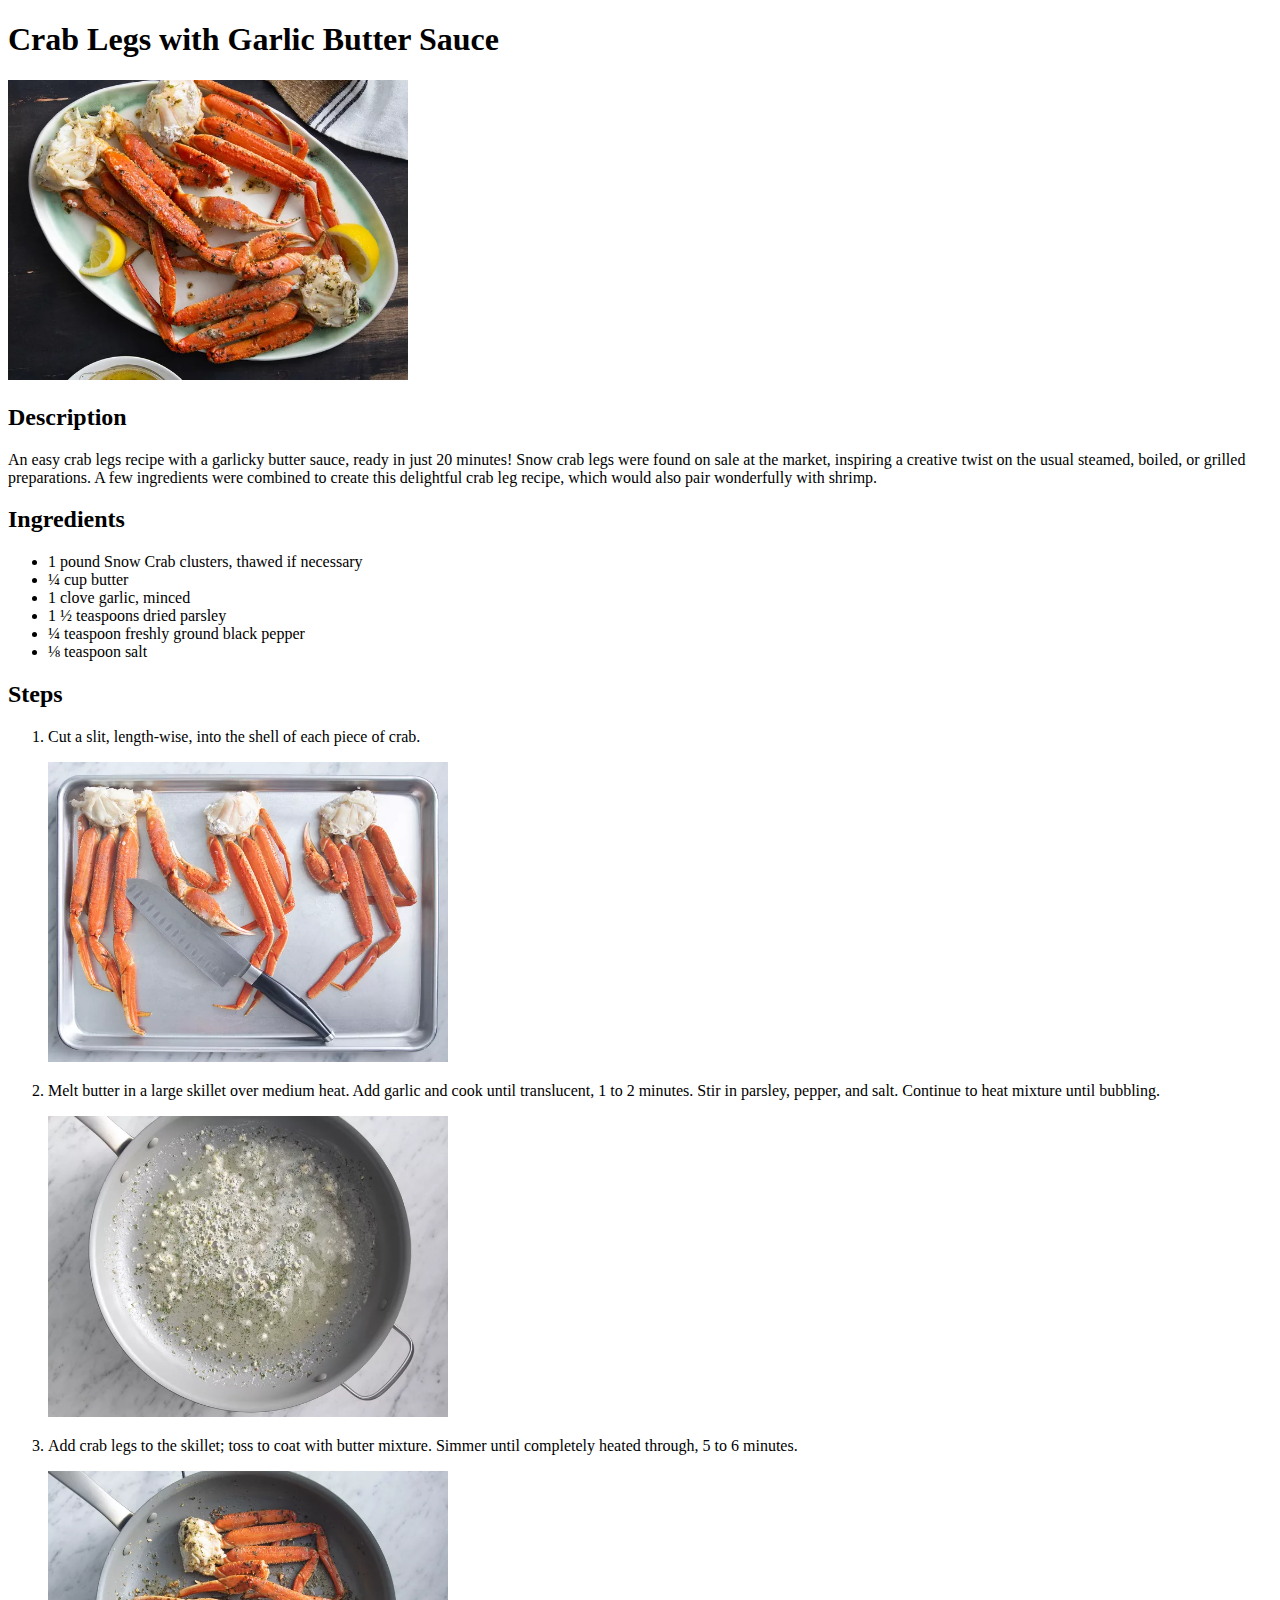
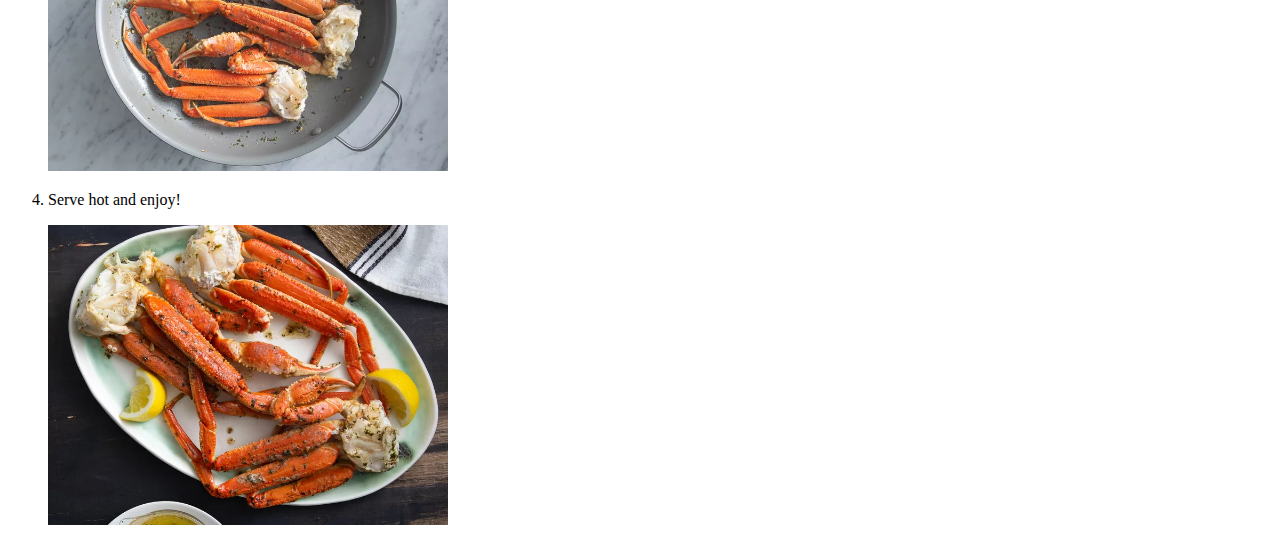
==== recipes/crab-legs.html @ 787dfdcd "Add crab legs recipe" ====
<!DOCTYPE html>
<html lang ="en">
    <head>
        <meta charset ="UTF-8">
        <title>Crab Legs with Garlic Butter Sauce</title>
    </head>
    <body>
        <h1>Crab Legs with Garlic Butter Sauce</h1>
        <img src="imgs/crab-legs.webp" alt="Ready to eat crab legs with garlic butter sauce" width="400">

        <h2>Description</h2>
        <p>An easy crab legs recipe with a garlicky butter sauce, ready in just 20 minutes! Snow crab legs were found on sale at the market, inspiring a creative twist on the usual steamed, boiled, or grilled preparations. A few ingredients were combined to create this delightful crab leg recipe, which would also pair wonderfully with shrimp.</p>

        <h2>Ingredients</h2>
        <ul>
            <li>1 pound Snow Crab clusters, thawed if necessary</li>
            <li>¼ cup butter</li>
            <li>1 clove garlic, minced</li>
            <li>1 ½ teaspoons dried parsley</li>
            <li>¼ teaspoon freshly ground black pepper</li>
            <li>⅛ teaspoon salt</li>
          </ul>

        <h2>Steps</h2>
        <ol>
            <li><p>Cut a slit, length-wise, into the shell of each piece of crab.</p><img src="imgs/crab-step1.webp" alt="Cut crab on a tray" width="400"></li>
            <li><p>Melt butter in a large skillet over medium heat. Add garlic and cook until translucent, 1 to 2 minutes. Stir in parsley, pepper, and salt. Continue to heat mixture until bubbling.</p><img src="imgs/crab-step2.webp" alt="Melted butter with seasonings" width="400"></li>
            <li><p>Add crab legs to the skillet; toss to coat with butter mixture. Simmer until completely heated through, 5 to 6 minutes.</p><img src="imgs/crab-step3.webp" alt="Simmering crab on skillet" width="400"></li>
            <li><p>Serve hot and enjoy!</p><img src="imgs/crab-step4.webp" alt="Ready to eat crab legs with garlic butter sauce" width="400"></li>           
        </ol>
    </body>
</html>
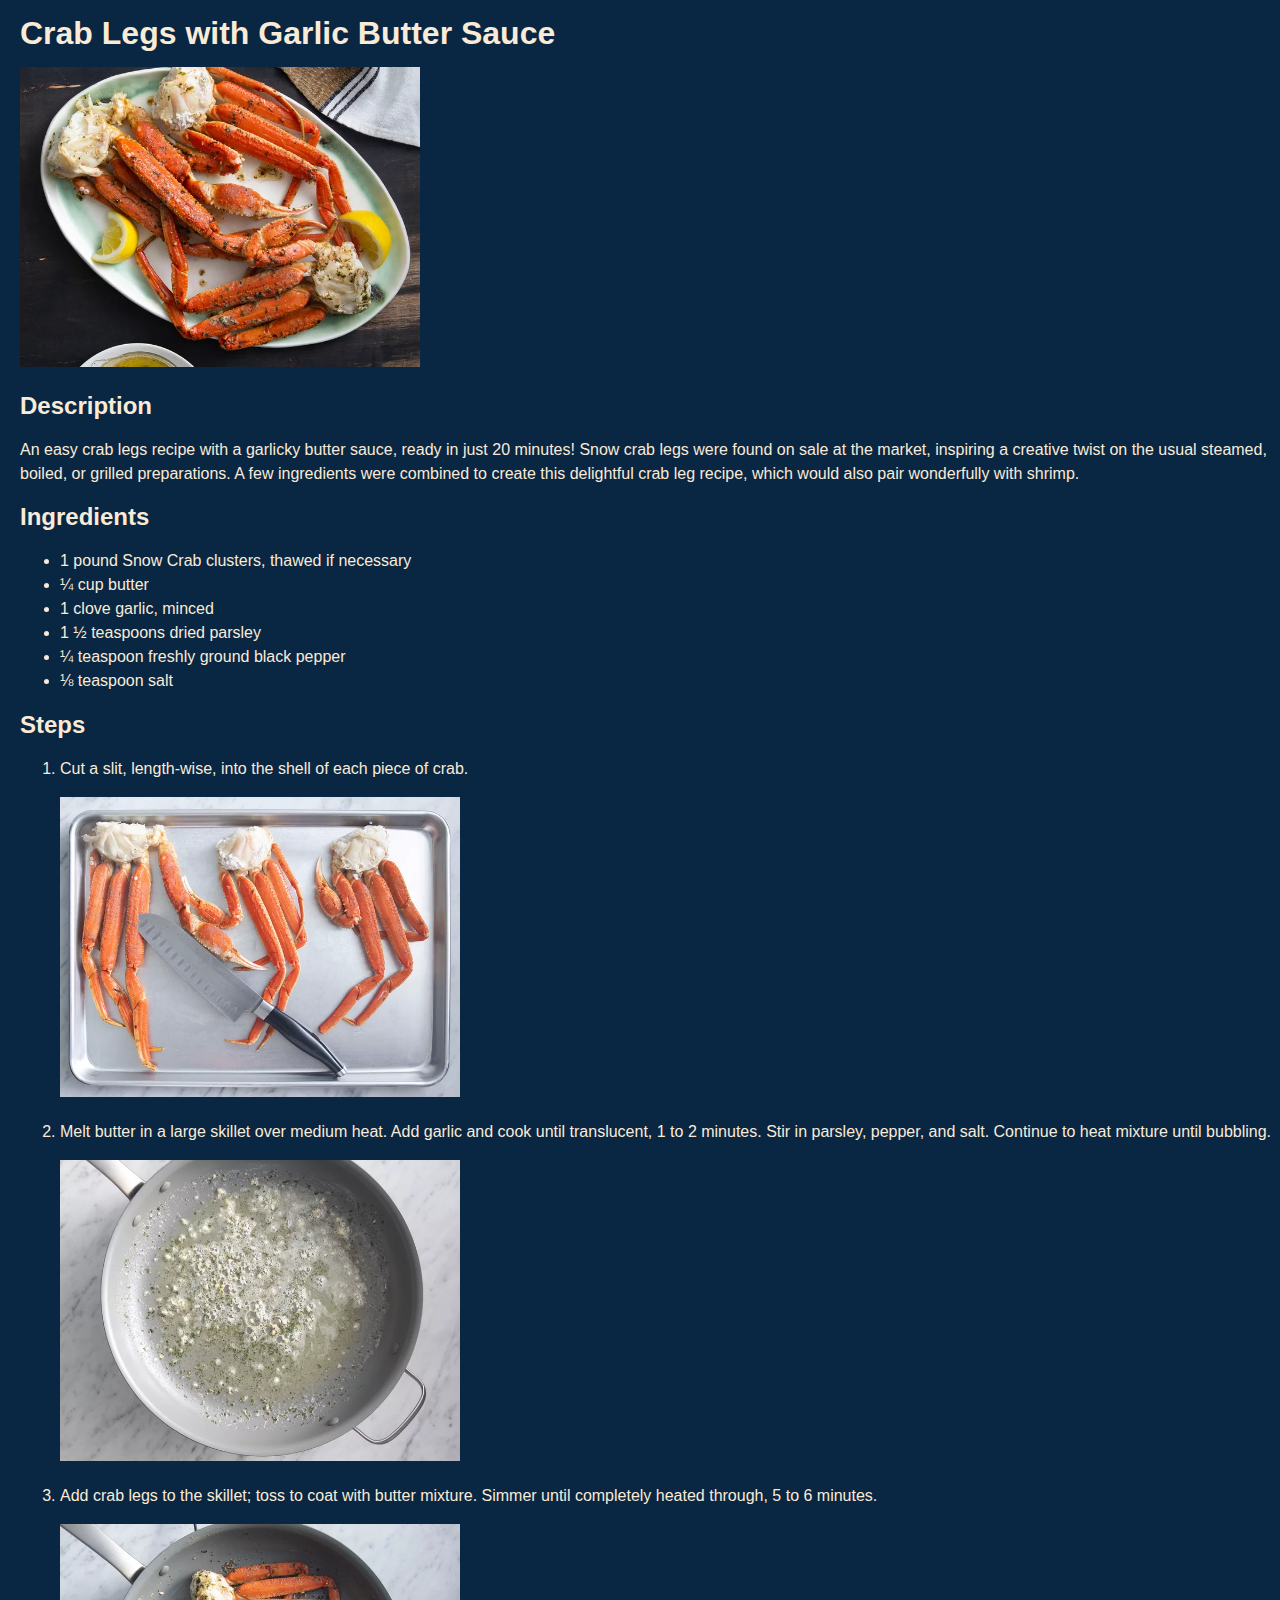
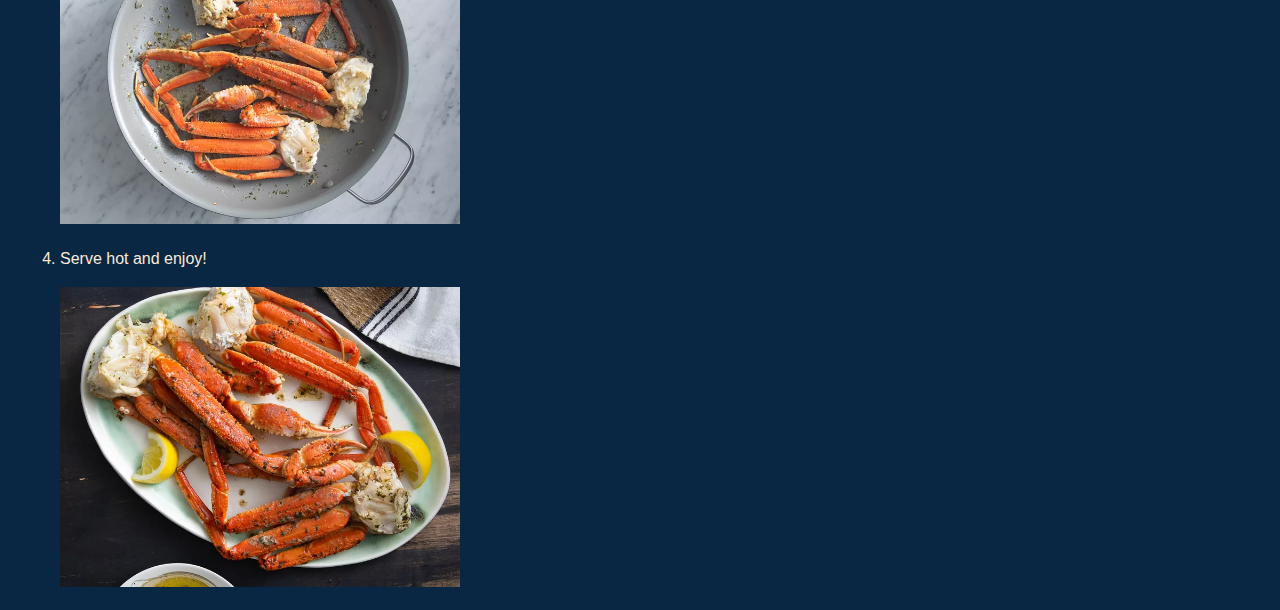
==== commit 1007c451: "Add styles" ====
--- a/recipes/crab-legs.html
+++ b/recipes/crab-legs.html
@@ -3,10 +3,11 @@
     <head>
         <meta charset ="UTF-8">
         <title>Crab Legs with Garlic Butter Sauce</title>
+        <link rel="stylesheet" href="../styles.css">
     </head>
     <body>
         <h1>Crab Legs with Garlic Butter Sauce</h1>
-        <img src="imgs/crab-legs.webp" alt="Ready to eat crab legs with garlic butter sauce" width="400">
+        <img src="imgs/crab-legs" alt="Ready to eat crab legs with garlic butter sauce" width="400">
 
         <h2>Description</h2>
         <p>An easy crab legs recipe with a garlicky butter sauce, ready in just 20 minutes! Snow crab legs were found on sale at the market, inspiring a creative twist on the usual steamed, boiled, or grilled preparations. A few ingredients were combined to create this delightful crab leg recipe, which would also pair wonderfully with shrimp.</p>
@@ -23,10 +24,10 @@
 
         <h2>Steps</h2>
         <ol>
-            <li><p>Cut a slit, length-wise, into the shell of each piece of crab.</p><img src="imgs/crab-step1.webp" alt="Cut crab on a tray" width="400"></li>
-            <li><p>Melt butter in a large skillet over medium heat. Add garlic and cook until translucent, 1 to 2 minutes. Stir in parsley, pepper, and salt. Continue to heat mixture until bubbling.</p><img src="imgs/crab-step2.webp" alt="Melted butter with seasonings" width="400"></li>
-            <li><p>Add crab legs to the skillet; toss to coat with butter mixture. Simmer until completely heated through, 5 to 6 minutes.</p><img src="imgs/crab-step3.webp" alt="Simmering crab on skillet" width="400"></li>
-            <li><p>Serve hot and enjoy!</p><img src="imgs/crab-step4.webp" alt="Ready to eat crab legs with garlic butter sauce" width="400"></li>           
+            <li><p>Cut a slit, length-wise, into the shell of each piece of crab.</p><img src="imgs/crab-step1" alt="Cut crab on a tray" width="400"></li>
+            <li><p>Melt butter in a large skillet over medium heat. Add garlic and cook until translucent, 1 to 2 minutes. Stir in parsley, pepper, and salt. Continue to heat mixture until bubbling.</p><img src="imgs/crab-step2" alt="Melted butter with seasonings" width="400"></li>
+            <li><p>Add crab legs to the skillet; toss to coat with butter mixture. Simmer until completely heated through, 5 to 6 minutes.</p><img src="imgs/crab-step3" alt="Simmering crab on skillet" width="400"></li>
+            <li><p>Serve hot and enjoy!</p><img src="imgs/crab-step4" alt="Ready to eat crab legs with garlic butter sauce" width="400"></li>           
         </ol>
     </body>
 </html>--- a/styles.css
+++ b/styles.css
@@ -0,0 +1,25 @@
+body {
+    background-color: #092643;
+    color: #FAEBD7;
+    font-family: "Trebuchet MS", "Tahoma", sans-serif;
+    font-size: 1rem;
+    line-height: 1.5rem;
+    margin-left: 20px;
+}
+
+nav a {
+    color: #FAEBD7;
+}
+
+a:hover {
+    color: #cce2f2;
+}
+
+
+h1 {
+    font-size: 2rem; 
+ }
+ 
+ h2 {
+     font-size: 1.5rem;
+ }
